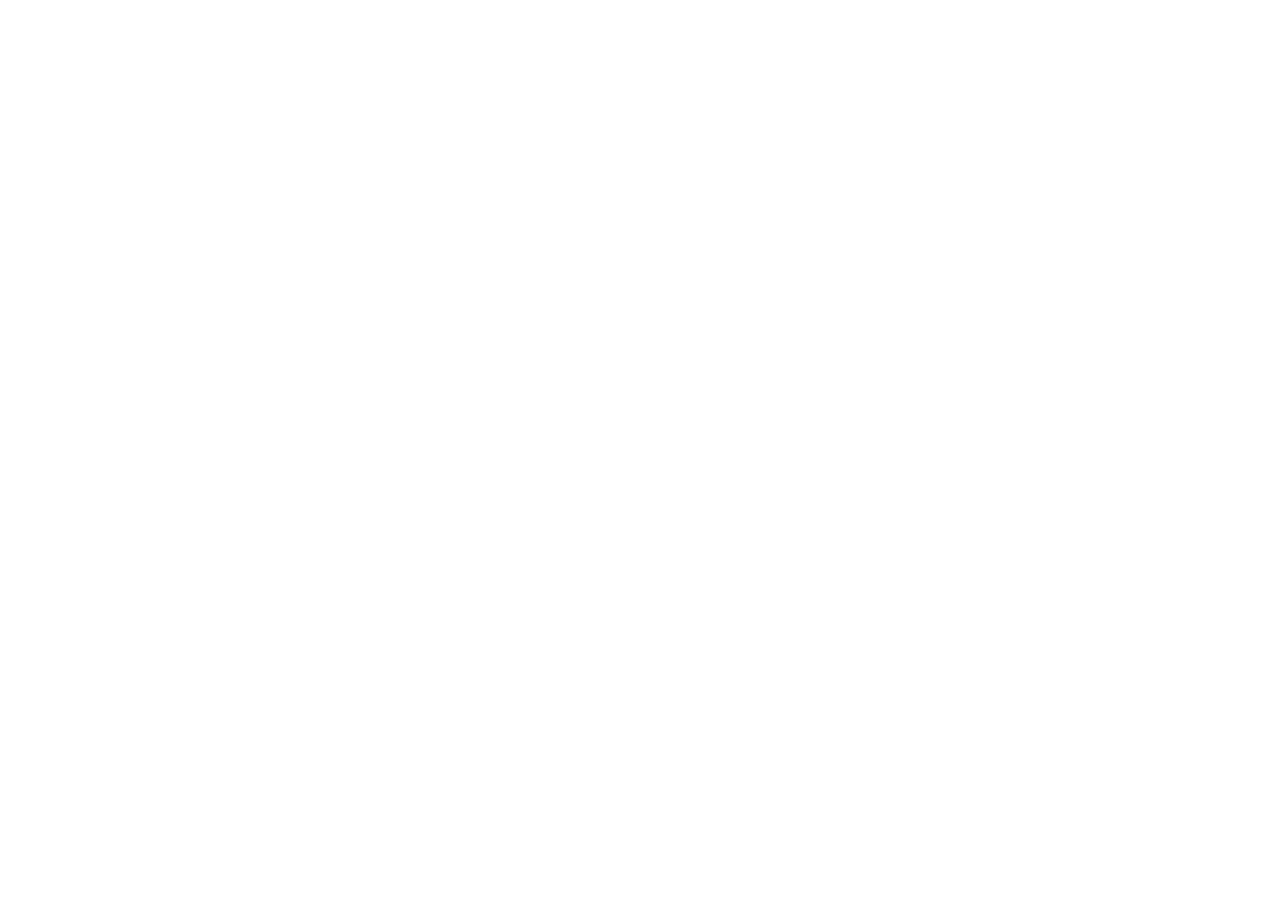
==== .idea/index.html @ c9610040 "New flappy with indes.html and css file" ====
<!DOCTYPE html>
<html lang="en">
<head>
    <meta charset="UTF-8">
    <title>Flappy Bird JS</title>
    <link rel="stylesheet" href ="style.css">
</head>
<body>
<canvas id="gameCanvas" width="400" height="600"></canvas>
</body>
</html>
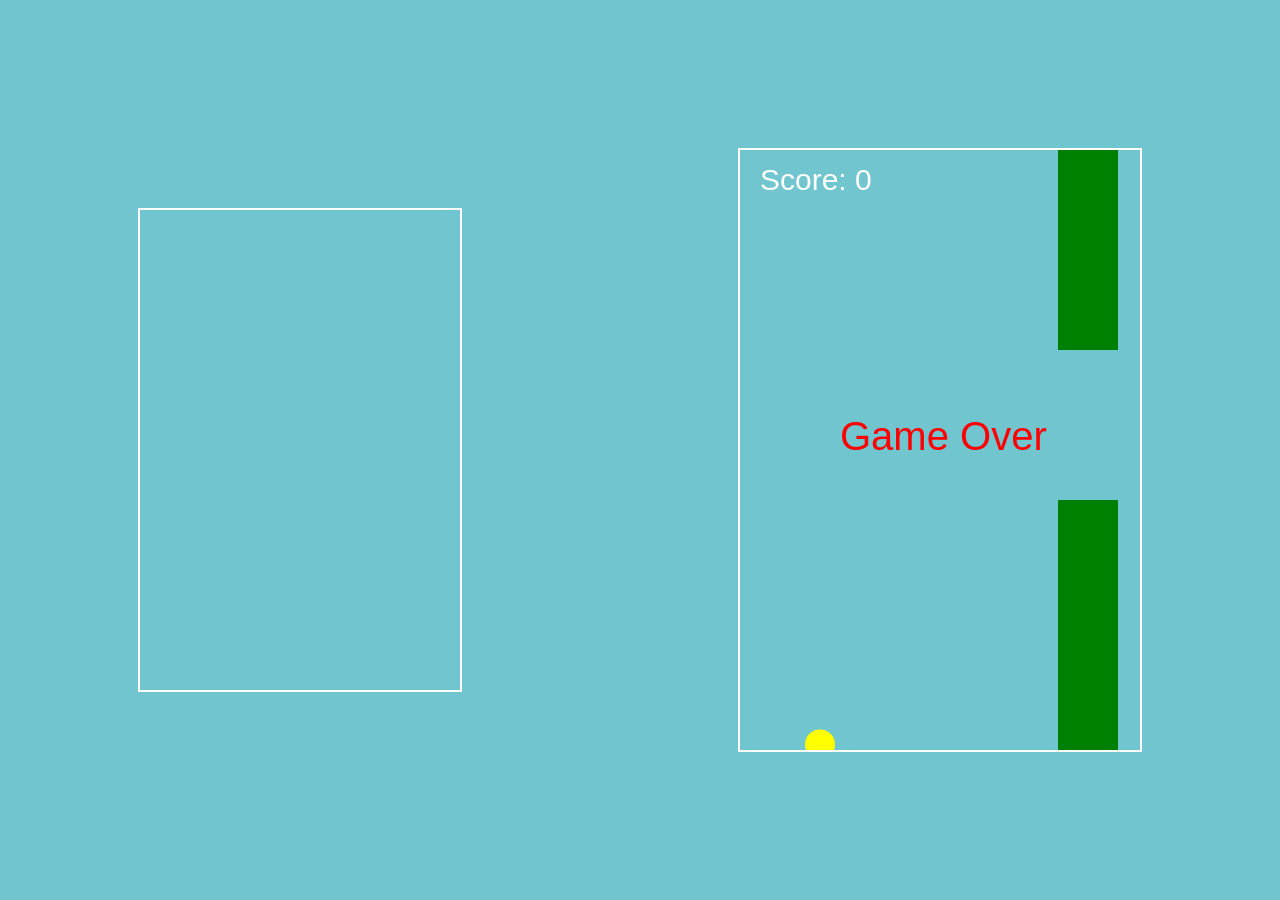
==== commit 0c68c914: "html second working version of flappy bird with better graphics, smoother tranisitions and better ic" ====
--- a/.idea/index.html
+++ b/.idea/index.html
@@ -2,10 +2,147 @@
 <html lang="en">
 <head>
     <meta charset="UTF-8">
-    <title>Flappy Bird JS</title>
-    <link rel="stylesheet" href ="style.css">
+    <meta name="viewport" content="width=device-width, initial-scale=1.0">
+    <title>Vanilla JS Flappy Bird</title>
+    <style>
+        body {
+            margin: 0;
+            background: #202124;
+            display: flex;
+            justify-content: center;
+            align-items: center;
+            height: 100vh;
+        }
+        canvas {
+            border: 2px solid #fff;
+            background: #75c5ce; /* Flappy Bird Sky Blue */
+        }
+    </style>
 </head>
 <body>
-<canvas id="gameCanvas" width="400" height="600"></canvas>
+<canvas id="gameCanvas" width="320" height="480"></canvas>
+<script> src="game.js"</script>
 </body>
-</html>+</html>
+
+<!DOCTYPE html>
+<html>
+<head>
+    <meta charset="UTF-8">
+    <title>Flappy Bird - Fixed Pipes</title>
+    <style>
+        body { margin:0; background:#70c5ce; }
+        canvas { display:block; margin:0 auto; background:#70c5ce; }
+    </style>
+</head>
+<body>
+<canvas id="game" width="400" height="600"></canvas>
+
+<script>
+    const canvas = document.getElementById("game");
+    const ctx = canvas.getContext("2d");
+
+    let bird = { x: 80, y: 250, radius: 15, velocity: 0 };
+    let gravity = 0.4;
+    let jumpStrength = -7;
+
+    let pipes = [];
+    let pipeWidth = 60;        // fixed width
+    let pipeGap = 150;         // fixed gap
+    let pipeSpeed = 2;
+
+    let score = 0;
+    let gameOver = false;
+
+    // Create initial pipes
+    function createPipe() {
+        let topHeight = 200;     // fixed height for top pipe
+        pipes.push({
+            x: canvas.width,
+            top: topHeight,
+            bottom: topHeight + pipeGap
+        });
+    }
+
+    // Add pipes every 2 seconds
+    setInterval(() => {
+        if (!gameOver) createPipe();
+    }, 2000);
+
+    // Handle jump
+    document.addEventListener("keydown", () => {
+        if (!gameOver) bird.velocity = jumpStrength;
+    });
+
+    // Game loop
+    function update() {
+        if (gameOver) return;
+
+        bird.velocity += gravity;
+        bird.y += bird.velocity;
+
+        // Pipe movement
+        pipes.forEach(pipe => {
+            pipe.x -= pipeSpeed;
+
+            // Score when passing pipe
+            if (pipe.x + pipeWidth < bird.x && !pipe.scored) {
+                score++;
+                pipe.scored = true;
+            }
+
+            // Collision detection
+            if (
+                bird.x + bird.radius > pipe.x &&
+                bird.x - bird.radius < pipe.x + pipeWidth &&
+                (bird.y - bird.radius < pipe.top || bird.y + bird.radius > pipe.bottom)
+            ) {
+                gameOver = true;
+            }
+        });
+
+        // Bird hits ground or ceiling
+        if (bird.y + bird.radius > canvas.height || bird.y - bird.radius < 0) {
+            gameOver = true;
+        }
+    }
+
+    function draw() {
+        ctx.clearRect(0, 0, canvas.width, canvas.height);
+
+        // Draw bird (replace with image if desired)
+        ctx.fillStyle = "yellow";
+        ctx.beginPath();
+        ctx.arc(bird.x, bird.y, bird.radius, 0, Math.PI * 2);
+        ctx.fill();
+
+        // Draw pipes
+        ctx.fillStyle = "green";
+        pipes.forEach(pipe => {
+            ctx.fillRect(pipe.x, 0, pipeWidth, pipe.top);
+            ctx.fillRect(pipe.x, pipe.bottom, pipeWidth, canvas.height - pipe.bottom);
+        });
+
+        // Draw score
+        ctx.fillStyle = "white";
+        ctx.font = "30px Arial";
+        ctx.fillText("Score: " + score, 20, 40);
+
+        if (gameOver) {
+            ctx.fillStyle = "red";
+            ctx.font = "40px Arial";
+            ctx.fillText("Game Over", 100, 300);
+        }
+    }
+
+    function loop() {
+        update();
+        draw();
+        requestAnimationFrame(loop);
+    }
+
+    createPipe();
+    loop();
+</script>
+</body>
+</html>
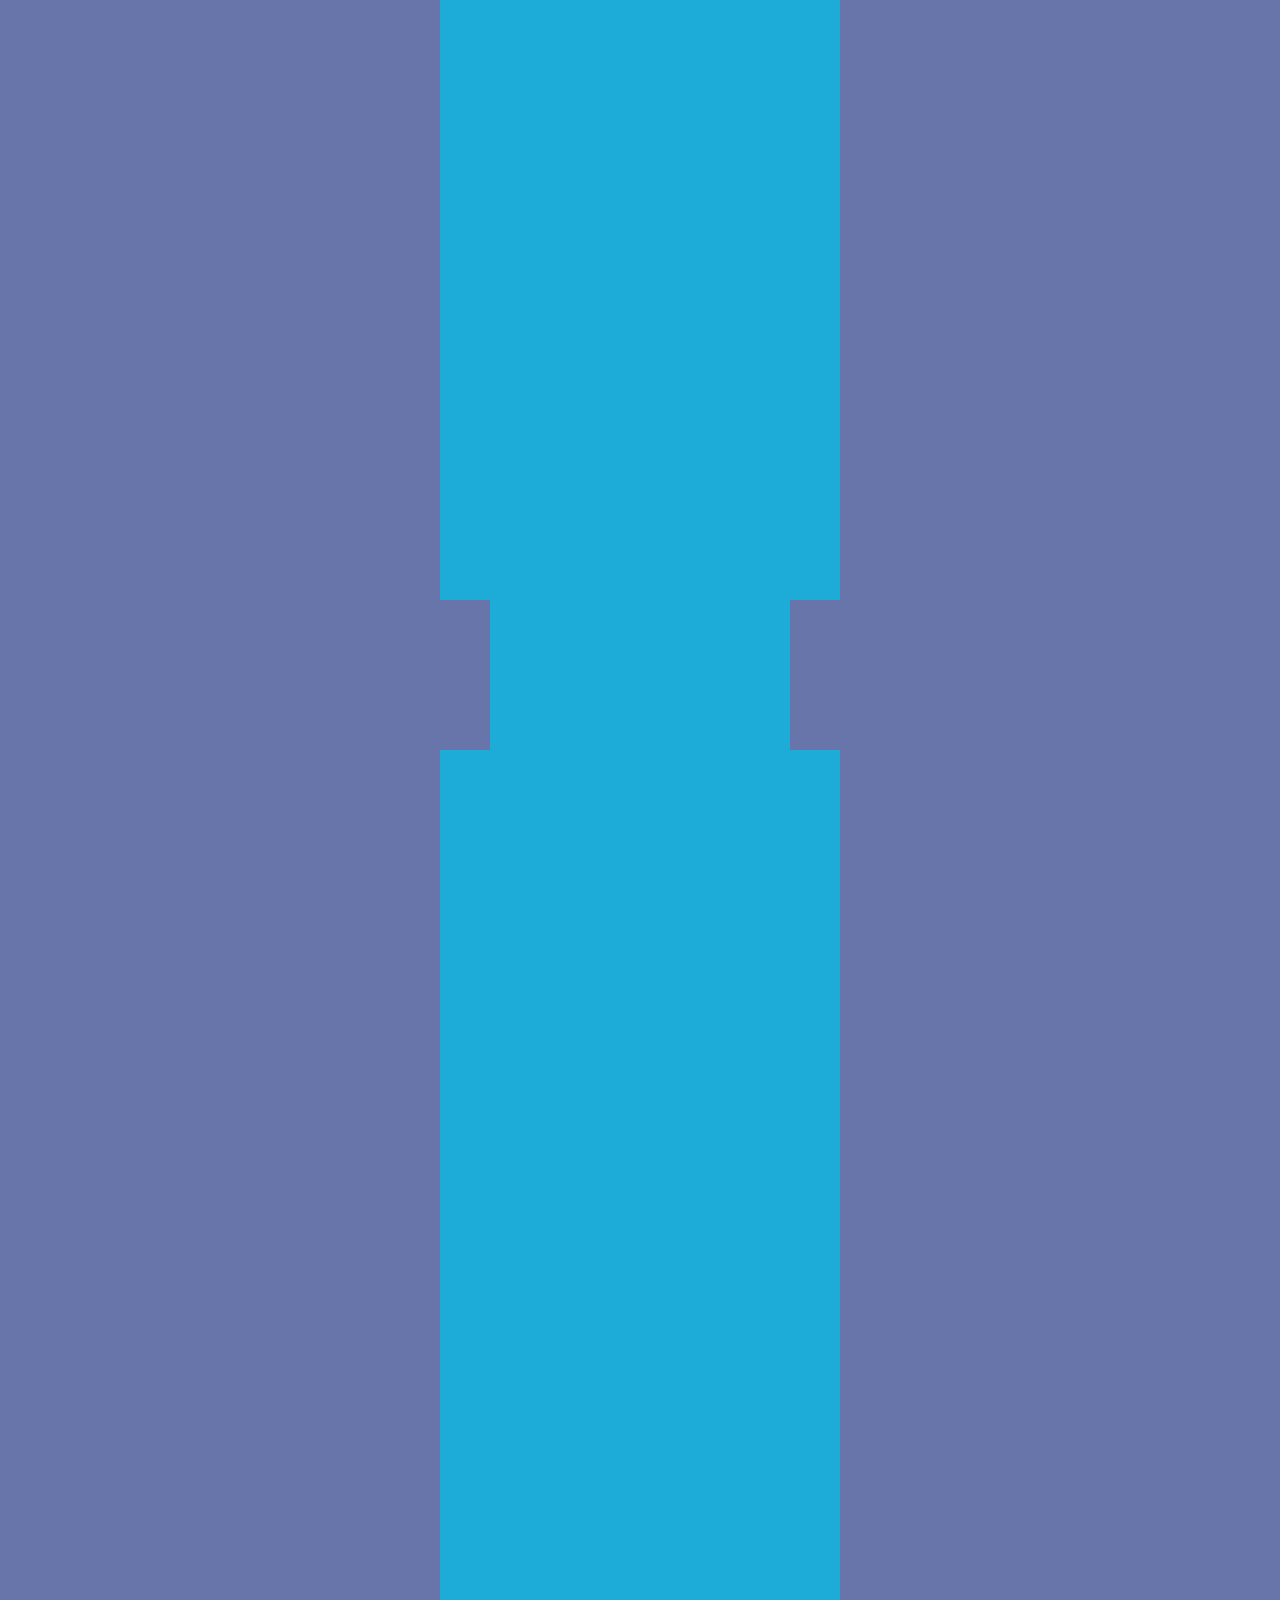
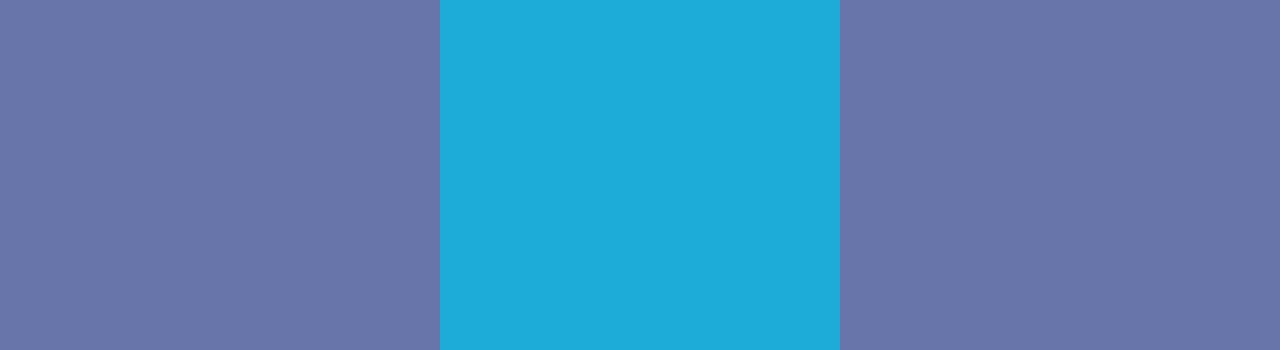
==== commit ee16955f: "new files" ====
--- a/.idea/index.html
+++ b/.idea/index.html
@@ -1,27 +1,69 @@
-<!DOCTYPE html>
-<html lang="en">
-<head>
-    <meta charset="UTF-8">
-    <meta name="viewport" content="width=device-width, initial-scale=1.0">
-    <title>Vanilla JS Flappy Bird</title>
-    <style>
-        body {
-            margin: 0;
-            background: #202124;
-            display: flex;
-            justify-content: center;
-            align-items: center;
-            height: 100vh;
-        }
-        canvas {
-            border: 2px solid #fff;
-            background: #75c5ce; /* Flappy Bird Sky Blue */
-        }
-    </style>
-</head>
-<body>
-<canvas id="gameCanvas" width="320" height="480"></canvas>
-<script> src="game.js"</script>
+<!-- Game Canvas -->
+<canvas id="gameCanvas" width="400" height="600"></canvas>
+
+<!-- Restart Button -->
+<button id="restartBtn" onclick="restartGame()">Restart</button>
+<button id="restartBtn">Restart</button>
+<canvas id="game"></canvas>
+
+<script>
+    let gameRunning = false;
+
+    function startGame() {
+        gameRunning = true;
+        // reset variables
+        player = { x: 50, y: 50 };
+        score = 0;
+        loop();
+    }
+
+    function loop() {
+        if (!gameRunning) return;
+        // game logic + drawing
+        requestAnimationFrame(loop);
+    }
+
+    document.getElementById("restartBtn").onclick()instanceof lick = () => {
+        gameRunning = false;
+        startGame();
+    };
+
+    startGame();
+</script>
+
+<script>
+    // Example game state variables
+    let gameRunning = true;
+    let score = 0;
+    let bird = { x: 50, y: 200, velocity: 0 };
+    let pipes = [];
+
+    function startGame() {
+        // Your game loop logic goes here
+        // Example:
+        // requestAnimationFrame(gameLoop);
+    }
+
+    function gameOver() {
+        gameRunning = false;
+        document.getElementById("restartBtn").style.display = "block";
+    }
+
+    function restartGame() {
+        // Reset game variables
+        gameRunning = true;
+        score = 0;
+        bird = { x: 50, y: 200, velocity: 0 };
+        pipes = [];
+
+        // Hide restart button
+        document.getElementById("restartBtn").style.display = "none";
+
+        // Restart game loop
+        startGame();
+    }
+</script>
+
 </body>
 </html>
 
@@ -31,8 +73,8 @@
     <meta charset="UTF-8">
     <title>Flappy Bird - Fixed Pipes</title>
     <style>
-        body { margin:0; background:#70c5ce; }
-        canvas { display:block; margin:0 auto; background:#70c5ce; }
+        body { margin:0; background: #6875aa; }
+        canvas { display:block; margin:0 auto; background: #1dacd8; }
     </style>
 </head>
 <body>
@@ -42,7 +84,7 @@
     const canvas = document.getElementById("game");
     const ctx = canvas.getContext("2d");
 
-    let bird = { x: 80, y: 250, radius: 15, velocity: 0 };
+    let bird = { x: 80, y: 250, radius: 20, velocity: 5 };
     let gravity = 0.4;
     let jumpStrength = -7;
 
@@ -64,7 +106,7 @@
         });
     }
 
-    // Add pipes every 2 seconds
+    // Add pipes every 5 seconds
     setInterval(() => {
         if (!gameOver) createPipe();
     }, 2000);
@@ -110,8 +152,8 @@
     function draw() {
         ctx.clearRect(0, 0, canvas.width, canvas.height);
 
-        // Draw bird (replace with image if desired)
-        ctx.fillStyle = "yellow";
+        // Draw bird ()
+        ctx.fillStyle = "yellow-green";
         ctx.beginPath();
         ctx.arc(bird.x, bird.y, bird.radius, 0, Math.PI * 2);
         ctx.fill();
@@ -123,6 +165,10 @@
             ctx.fillRect(pipe.x, pipe.bottom, pipeWidth, canvas.height - pipe.bottom);
         });
 
+        // Ground
+        ctx.fillStyle = "orange";
+        ctx.fillRect(0, 600, 500, 100);
+
         // Draw score
         ctx.fillStyle = "white";
         ctx.font = "30px Arial";
@@ -132,6 +178,7 @@
             ctx.fillStyle = "red";
             ctx.font = "40px Arial";
             ctx.fillText("Game Over", 100, 300);
+            ctx.fillText("Click to Restart", 100, 150)
         }
     }
 
@@ -146,3 +193,55 @@
 </script>
 </body>
 </html>
+
+
+<!DOCTYPE html>
+<html>
+<head>
+    <style>
+        #restartBtn {
+            position: absolute;
+            top: 20px;
+            left: 20px;
+            padding: 10px 20px;
+            font-size: 18px;
+            cursor: pointer;
+            display: none; /* show only on game over */
+        }
+    </style>
+</head>
+
+<body>
+<canvas id="gameCanvas" width="400" height="600"></canvas>
+
+<!-- Restart Button -->
+<button id="restartBtn" onclick="restartGame()">Restart</button>
+
+<script>
+    // Example game state
+    let gameRunning = true;
+
+    function gameOver() {
+        gameRunning = false;
+        document.getElementById("restartBtn").style.display = "block";
+    }
+
+    function restartGame() {
+        // Reset your game variables here
+        gameRunning = true;
+
+        // Hide the button again
+        document.getElementById("restartBtn").style.display = "none";
+
+        // Reinitialize your game loop, bird position, pipes, score, etc.
+        startGame();
+    }
+
+    function startGame() {
+        requestAnimationFrame(gameLoop);
+    }
+</script>
+</body>
+</html>
+
+
